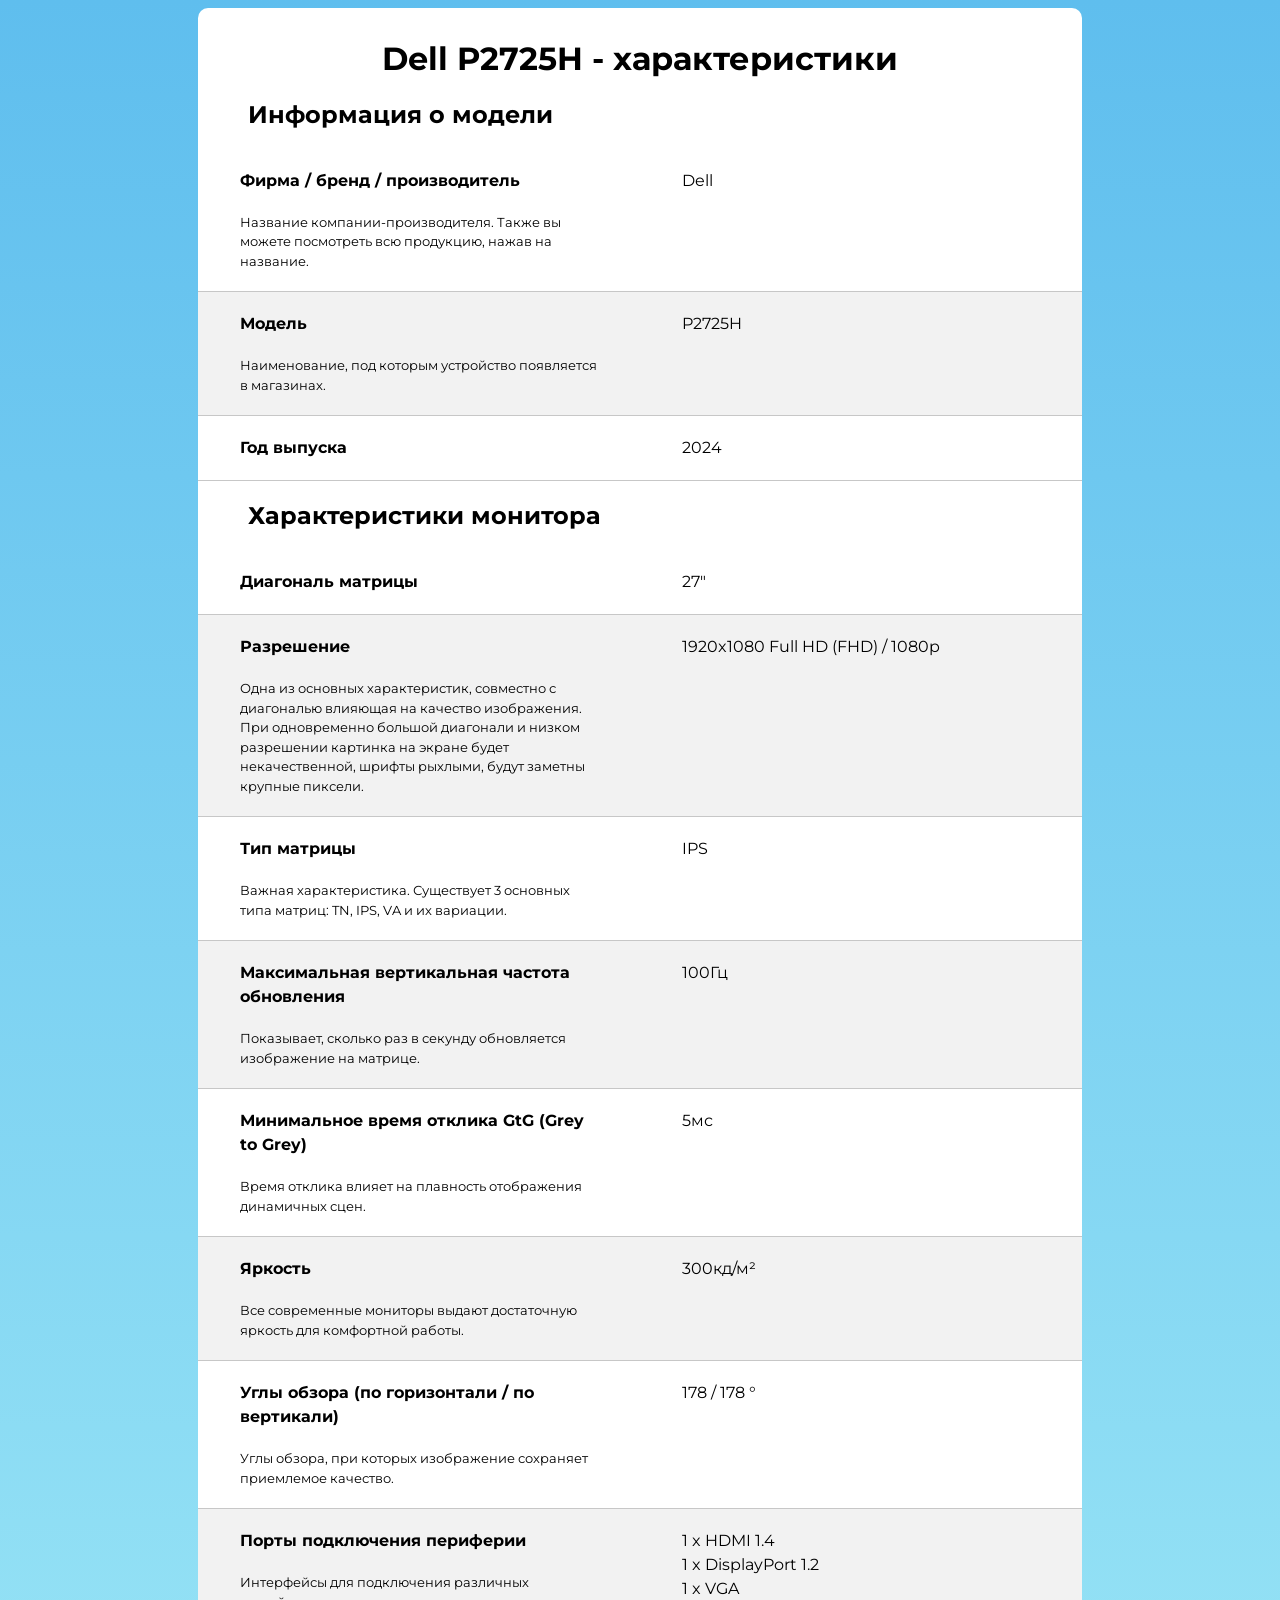
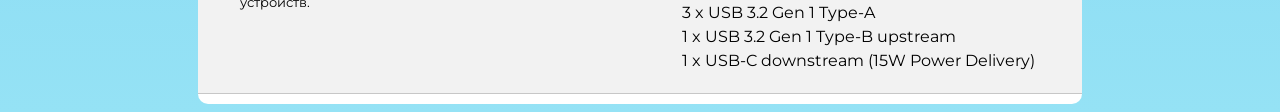
==== Dell1P2725H.html @ c83a1651 "Add files via upload" ====
<!DOCTYPE html>
<html lang="ru">
<head>
    <meta charset="UTF-8">
    <meta name="viewport" content="width=device-width, initial-scale=1.0">
    <title>Dell P2725H</title>
    <link rel="stylesheet" href="style_for_char.css">
    <link rel="preconnect" href="https://fonts.googleapis.com">
    <link rel="preconnect" href="https://fonts.gstatic.com" crossorigin>
    <link href="https://fonts.googleapis.com/css2?family=Montserrat:wght@400;700&display=swap" rel="stylesheet">
</head>
<body>
    <main>
        <div class="line">       
            <h1>Dell P2725H - характеристики</h1>
            <h2>Информация о модели</h2>

            <div class="container">
                <div class="box">
                    <p class="text">Фирма / бренд / производитель</p>
                    <p class="small_text">Название компании-производителя. Также вы можете посмотреть всю продукцию, нажав на название.</p>
                </div>
                <div class="box">
                    <p>Dell</p>
                </div>
            </div>

            <div class="container gr">
                <div class="box">
                    <p class="text">Модель</p>
                    <p class="small_text">Наименование, под которым устройство появляется в магазинах.</p>
                </div>
                <div class="box">
                    <p>P2725H</p>
                </div>
            </div>

            <div class="container">
                <div class="box">
                    <p class="text">Год выпуска</p>
                    <p class="small_text"></p>
                </div>
                <div class="box">
                    <p>2024</p>
                </div>
            </div>

            <h2>Характеристики монитора</h2>

            <div class="container">
                <div class="box">
                    <p class="text">Диагональ матрицы</p>
                    <p class="small_text"></p>
                </div>
                <div class="box">
                    <p>27"</p>
                </div>
            </div>

            <div class="container gr">
                <div class="box">
                    <p class="text">Разрешение</p>
                    <p class="small_text">
                        Одна из основных характеристик, совместно с диагональю влияющая на качество изображения. 
                        При одновременно большой диагонали и низком разрешении картинка на экране будет некачественной, 
                        шрифты рыхлыми, будут заметны крупные пиксели.
                    </p>
                </div>
                <div class="box">
                    <p>1920x1080 Full HD (FHD) / 1080p</p>
                </div>
            </div>

            <div class="container">
                <div class="box">
                    <p class="text">Тип матрицы</p>
                    <p class="small_text">
                        Важная характеристика. Существует 3 основных типа матриц: TN, IPS, VA и их вариации.
                    </p>
                </div>
                <div class="box">
                    <p>IPS</p>
                </div>
            </div>

            <div class="container gr">
                <div class="box">
                    <p class="text">Максимальная вертикальная частота обновления</p>
                    <p class="small_text">
                        Показывает, сколько раз в секунду обновляется изображение на матрице.
                    </p>
                </div>
                <div class="box">
                    <p>100Гц</p>
                </div>
            </div>

            <div class="container">
                <div class="box">
                    <p class="text">Минимальное время отклика GtG (Grey to Grey)</p>
                    <p class="small_text">
                        Время отклика влияет на плавность отображения динамичных сцен.
                    </p>
                </div>
                <div class="box">
                    <p>5мс</p>
                </div>
            </div>

            <div class="container gr">
                <div class="box">
                    <p class="text">Яркость</p>
                    <p class="small_text">
                        Все современные мониторы выдают достаточную яркость для комфортной работы.
                    </p>
                </div>
                <div class="box">
                    <p>300кд/м²</p>
                </div>
            </div>

            <div class="container">
                <div class="box">
                    <p class="text">Углы обзора (по горизонтали / по вертикали)</p>
                    <p class="small_text">
                        Углы обзора, при которых изображение сохраняет приемлемое качество.
                    </p>
                </div>
                <div class="box">
                    <p>178 / 178 °</p>
                </div>
            </div>

            <div class="container gr">
                <div class="box">
                    <p class="text">Порты подключения периферии</p>
                    <p class="small_text">
                        Интерфейсы для подключения различных устройств.
                    </p>
                </div>
                <div class="box">
                    <p>
                        1 x HDMI 1.4<br>
                        1 x DisplayPort 1.2<br>
                        1 x VGA<br>
                        3 x USB 3.2 Gen 1 Type-A<br>
                        1 x USB 3.2 Gen 1 Type-B upstream<br>
                        1 x USB-C downstream (15W Power Delivery)
                    </p>
                </div>
            </div>

        </div>
    </main>
</body>
</html>
---- style_for_char.css ----
body {
      font-family: 'montserrat', Arial, sans-serif;
      background: linear-gradient(to bottom, #5fbeee, #95e2f5);
    }

.line{
    width: 70%;
    margin: 0 auto;
    padding: 10px 0px;
    background-color: white;
    border-radius: 10px;
}

.container{
    
    display: flex;
    flex-direction: row;
    flex-wrap: wrap;
    border-bottom: 1px solid rgb(199, 199, 199);
}
.box{
    width: 45%;
    margin: 0 auto;
    line-height: 1.5;
}

.box p{
    margin: 0 0;
    margin: 20px;
}

.text{
    font-weight: bold;
}
.small_text{
    font-size: small;
}

.box.gr {
    background-color: rgb(242, 242, 242);
}

.container.gr {
    background-color: rgb(242, 242, 242);
    border-bottom: 1px solid rgb(199, 199, 199);
}

h1{
    text-align: center;
}

h2{
    padding-left: 50px;
}
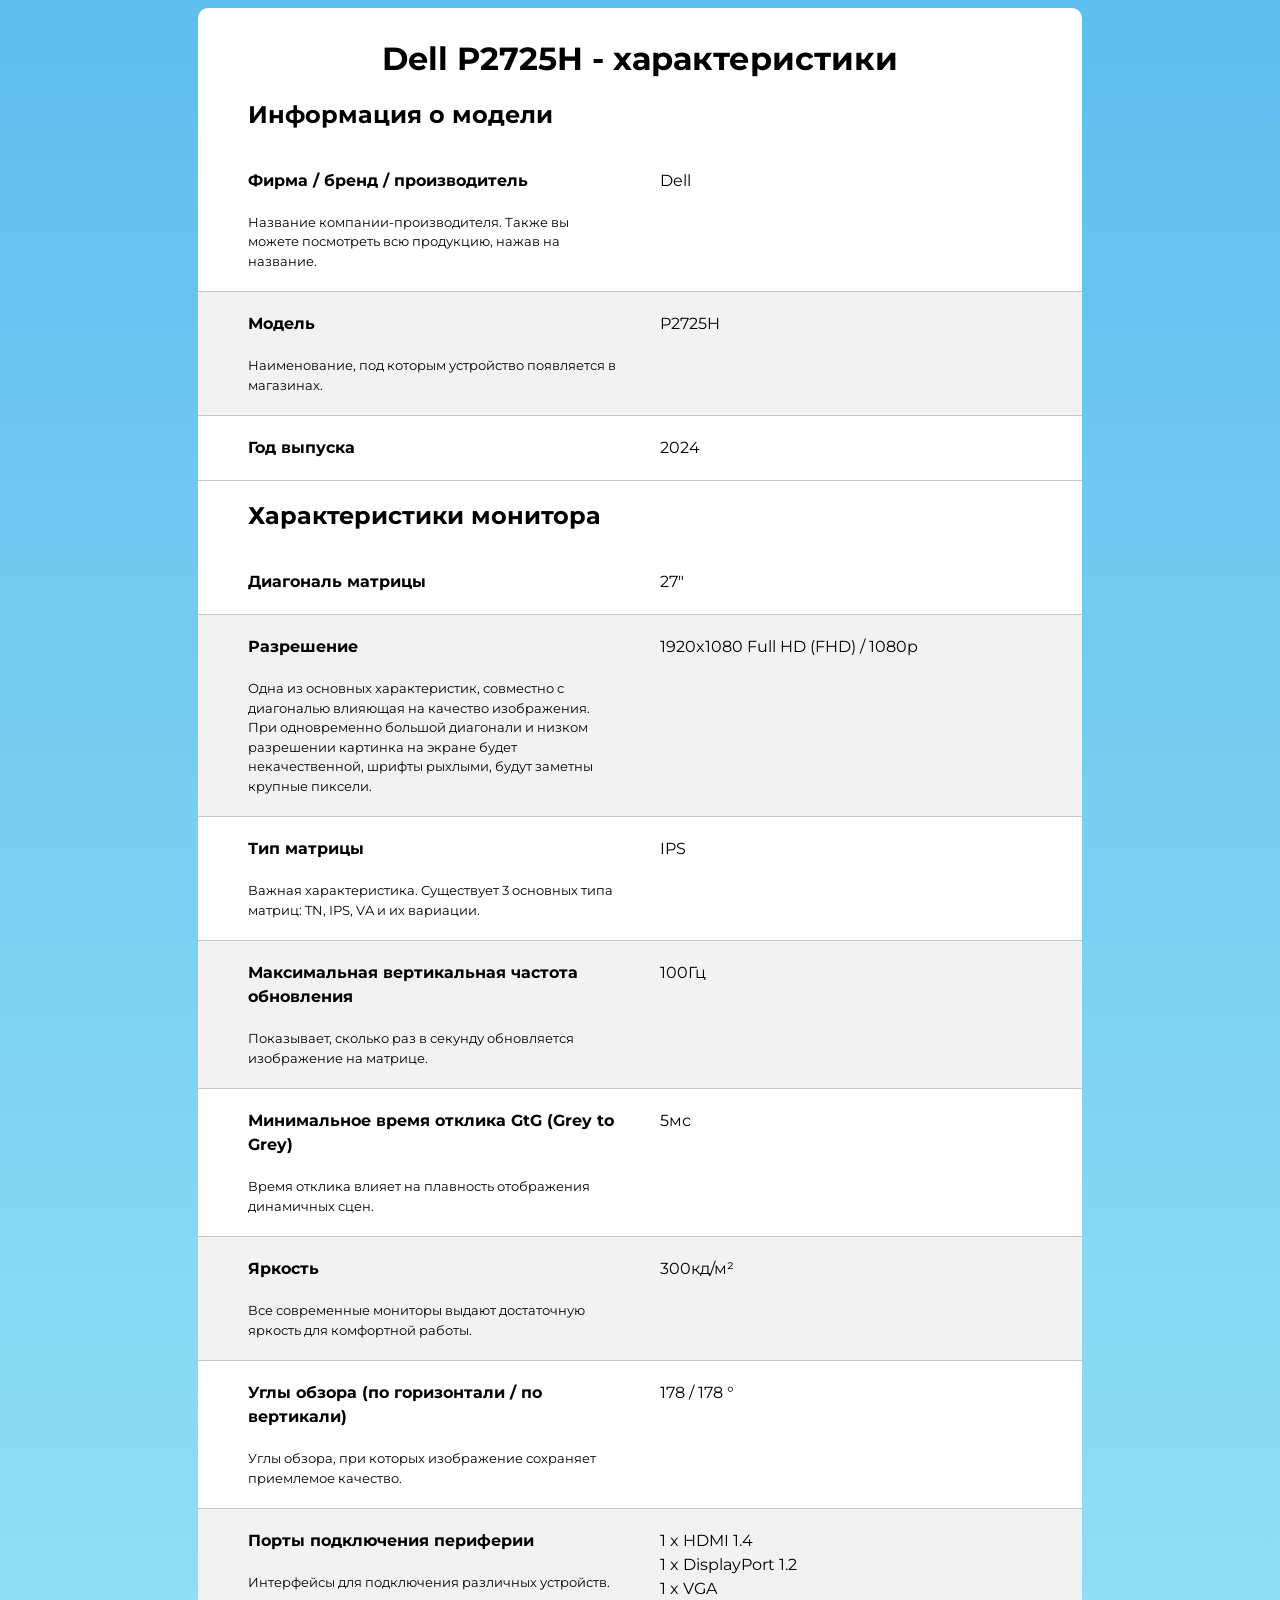
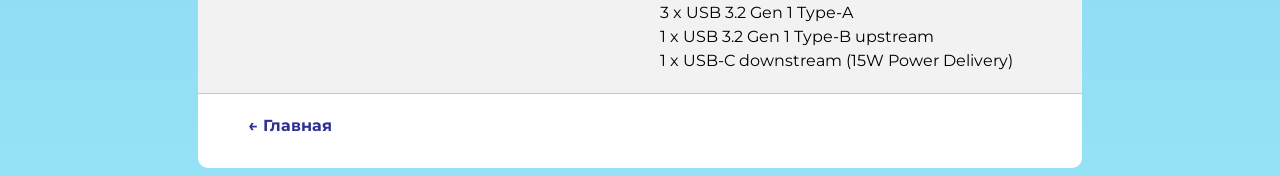
==== commit 9cd2f098: "add backlinks" ====
--- a/Dell1P2725H.html
+++ b/Dell1P2725H.html
@@ -1,156 +1,162 @@
-<!DOCTYPE html>
-<html lang="ru">
-<head>
-    <meta charset="UTF-8">
-    <meta name="viewport" content="width=device-width, initial-scale=1.0">
-    <title>Dell P2725H</title>
-    <link rel="stylesheet" href="style_for_char.css">
-    <link rel="preconnect" href="https://fonts.googleapis.com">
-    <link rel="preconnect" href="https://fonts.gstatic.com" crossorigin>
-    <link href="https://fonts.googleapis.com/css2?family=Montserrat:wght@400;700&display=swap" rel="stylesheet">
-</head>
-<body>
-    <main>
-        <div class="line">       
-            <h1>Dell P2725H - характеристики</h1>
-            <h2>Информация о модели</h2>
-
-            <div class="container">
-                <div class="box">
-                    <p class="text">Фирма / бренд / производитель</p>
-                    <p class="small_text">Название компании-производителя. Также вы можете посмотреть всю продукцию, нажав на название.</p>
-                </div>
-                <div class="box">
-                    <p>Dell</p>
-                </div>
-            </div>
-
-            <div class="container gr">
-                <div class="box">
-                    <p class="text">Модель</p>
-                    <p class="small_text">Наименование, под которым устройство появляется в магазинах.</p>
-                </div>
-                <div class="box">
-                    <p>P2725H</p>
-                </div>
-            </div>
-
-            <div class="container">
-                <div class="box">
-                    <p class="text">Год выпуска</p>
-                    <p class="small_text"></p>
-                </div>
-                <div class="box">
-                    <p>2024</p>
-                </div>
-            </div>
-
-            <h2>Характеристики монитора</h2>
-
-            <div class="container">
-                <div class="box">
-                    <p class="text">Диагональ матрицы</p>
-                    <p class="small_text"></p>
-                </div>
-                <div class="box">
-                    <p>27"</p>
-                </div>
-            </div>
-
-            <div class="container gr">
-                <div class="box">
-                    <p class="text">Разрешение</p>
-                    <p class="small_text">
-                        Одна из основных характеристик, совместно с диагональю влияющая на качество изображения. 
-                        При одновременно большой диагонали и низком разрешении картинка на экране будет некачественной, 
-                        шрифты рыхлыми, будут заметны крупные пиксели.
-                    </p>
-                </div>
-                <div class="box">
-                    <p>1920x1080 Full HD (FHD) / 1080p</p>
-                </div>
-            </div>
-
-            <div class="container">
-                <div class="box">
-                    <p class="text">Тип матрицы</p>
-                    <p class="small_text">
-                        Важная характеристика. Существует 3 основных типа матриц: TN, IPS, VA и их вариации.
-                    </p>
-                </div>
-                <div class="box">
-                    <p>IPS</p>
-                </div>
-            </div>
-
-            <div class="container gr">
-                <div class="box">
-                    <p class="text">Максимальная вертикальная частота обновления</p>
-                    <p class="small_text">
-                        Показывает, сколько раз в секунду обновляется изображение на матрице.
-                    </p>
-                </div>
-                <div class="box">
-                    <p>100Гц</p>
-                </div>
-            </div>
-
-            <div class="container">
-                <div class="box">
-                    <p class="text">Минимальное время отклика GtG (Grey to Grey)</p>
-                    <p class="small_text">
-                        Время отклика влияет на плавность отображения динамичных сцен.
-                    </p>
-                </div>
-                <div class="box">
-                    <p>5мс</p>
-                </div>
-            </div>
-
-            <div class="container gr">
-                <div class="box">
-                    <p class="text">Яркость</p>
-                    <p class="small_text">
-                        Все современные мониторы выдают достаточную яркость для комфортной работы.
-                    </p>
-                </div>
-                <div class="box">
-                    <p>300кд/м²</p>
-                </div>
-            </div>
-
-            <div class="container">
-                <div class="box">
-                    <p class="text">Углы обзора (по горизонтали / по вертикали)</p>
-                    <p class="small_text">
-                        Углы обзора, при которых изображение сохраняет приемлемое качество.
-                    </p>
-                </div>
-                <div class="box">
-                    <p>178 / 178 °</p>
-                </div>
-            </div>
-
-            <div class="container gr">
-                <div class="box">
-                    <p class="text">Порты подключения периферии</p>
-                    <p class="small_text">
-                        Интерфейсы для подключения различных устройств.
-                    </p>
-                </div>
-                <div class="box">
-                    <p>
-                        1 x HDMI 1.4<br>
-                        1 x DisplayPort 1.2<br>
-                        1 x VGA<br>
-                        3 x USB 3.2 Gen 1 Type-A<br>
-                        1 x USB 3.2 Gen 1 Type-B upstream<br>
-                        1 x USB-C downstream (15W Power Delivery)
-                    </p>
-                </div>
-            </div>
-
-        </div>
-    </main>
-</body>
-</html>+<!DOCTYPE html>
+<html lang="ru">
+<head>
+    <meta charset="UTF-8">
+    <meta name="viewport" content="width=device-width, initial-scale=1.0">
+    <title>Dell P2725H</title>
+    <link rel="stylesheet" href="style_for_char.css">
+    <link rel="preconnect" href="https://fonts.googleapis.com">
+    <link rel="preconnect" href="https://fonts.gstatic.com" crossorigin>
+    <link href="https://fonts.googleapis.com/css2?family=Montserrat:wght@400;700&display=swap" rel="stylesheet">
+</head>
+<body>
+    <main>
+        <div class="line">
+
+            <h1>Dell P2725H - характеристики</h1>
+            <h2>Информация о модели</h2>
+
+            <div class="container">
+                <div class="box">
+                    <p class="text">Фирма / бренд / производитель</p>
+                    <p class="small_text">Название компании-производителя. Также вы можете посмотреть всю продукцию, нажав на название.</p>
+                </div>
+                <div class="box">
+                    <p>Dell</p>
+                </div>
+            </div>
+
+            <div class="container gr">
+                <div class="box">
+                    <p class="text">Модель</p>
+                    <p class="small_text">Наименование, под которым устройство появляется в магазинах.</p>
+                </div>
+                <div class="box">
+                    <p>P2725H</p>
+                </div>
+            </div>
+
+            <div class="container">
+                <div class="box">
+                    <p class="text">Год выпуска</p>
+                    <p class="small_text"></p>
+                </div>
+                <div class="box">
+                    <p>2024</p>
+                </div>
+            </div>
+
+            <h2>Характеристики монитора</h2>
+
+            <div class="container">
+                <div class="box">
+                    <p class="text">Диагональ матрицы</p>
+                    <p class="small_text"></p>
+                </div>
+                <div class="box">
+                    <p>27"</p>
+                </div>
+            </div>
+
+            <div class="container gr">
+                <div class="box">
+                    <p class="text">Разрешение</p>
+                    <p class="small_text">
+                        Одна из основных характеристик, совместно с диагональю влияющая на качество изображения.
+                        При одновременно большой диагонали и низком разрешении картинка на экране будет некачественной,
+                        шрифты рыхлыми, будут заметны крупные пиксели.
+                    </p>
+                </div>
+                <div class="box">
+                    <p>1920x1080 Full HD (FHD) / 1080p</p>
+                </div>
+            </div>
+
+            <div class="container">
+                <div class="box">
+                    <p class="text">Тип матрицы</p>
+                    <p class="small_text">
+                        Важная характеристика. Существует 3 основных типа матриц: TN, IPS, VA и их вариации.
+                    </p>
+                </div>
+                <div class="box">
+                    <p>IPS</p>
+                </div>
+            </div>
+
+            <div class="container gr">
+                <div class="box">
+                    <p class="text">Максимальная вертикальная частота обновления</p>
+                    <p class="small_text">
+                        Показывает, сколько раз в секунду обновляется изображение на матрице.
+                    </p>
+                </div>
+                <div class="box">
+                    <p>100Гц</p>
+                </div>
+            </div>
+
+            <div class="container">
+                <div class="box">
+                    <p class="text">Минимальное время отклика GtG (Grey to Grey)</p>
+                    <p class="small_text">
+                        Время отклика влияет на плавность отображения динамичных сцен.
+                    </p>
+                </div>
+                <div class="box">
+                    <p>5мс</p>
+                </div>
+            </div>
+
+            <div class="container gr">
+                <div class="box">
+                    <p class="text">Яркость</p>
+                    <p class="small_text">
+                        Все современные мониторы выдают достаточную яркость для комфортной работы.
+                    </p>
+                </div>
+                <div class="box">
+                    <p>300кд/м²</p>
+                </div>
+            </div>
+
+            <div class="container">
+                <div class="box">
+                    <p class="text">Углы обзора (по горизонтали / по вертикали)</p>
+                    <p class="small_text">
+                        Углы обзора, при которых изображение сохраняет приемлемое качество.
+                    </p>
+                </div>
+                <div class="box">
+                    <p>178 / 178 °</p>
+                </div>
+            </div>
+
+            <div class="container gr">
+                <div class="box">
+                    <p class="text">Порты подключения периферии</p>
+                    <p class="small_text">
+                        Интерфейсы для подключения различных устройств.
+                    </p>
+                </div>
+                <div class="box">
+                    <p>
+                        1 x HDMI 1.4<br>
+                        1 x DisplayPort 1.2<br>
+                        1 x VGA<br>
+                        3 x USB 3.2 Gen 1 Type-A<br>
+                        1 x USB 3.2 Gen 1 Type-B upstream<br>
+                        1 x USB-C downstream (15W Power Delivery)
+                    </p>
+                </div>
+            </div>
+
+            <div class="container">
+                <div class="box">
+                    <p><a href="index.html" class="link">&larr; Главная</a></p>
+                </div>
+            </div>
+        </div>
+    </main>
+</body>
+</html>
--- a/style_for_char.css
+++ b/style_for_char.css
@@ -12,21 +12,23 @@
 }
 
 .container{
-    
     display: flex;
     flex-direction: row;
     flex-wrap: wrap;
     border-bottom: 1px solid rgb(199, 199, 199);
+    gap: 40px;
+    justify-content: space-between;
+    padding: 0 50px;
 }
-.box{
-    width: 45%;
-    margin: 0 auto;
+
+.box {
+    flex-basis: 40%;
     line-height: 1.5;
+    flex-grow: 1;
 }
 
 .box p{
-    margin: 0 0;
-    margin: 20px;
+    margin: 20px 0;
 }
 
 .text{
@@ -45,6 +47,10 @@
     border-bottom: 1px solid rgb(199, 199, 199);
 }
 
+.container:last-of-type {
+    border-bottom: none;
+}
+
 h1{
     text-align: center;
 }
@@ -52,3 +58,14 @@
 h2{
     padding-left: 50px;
 }
+
+.link {
+    display: inline-block;
+    text-decoration: none;
+    color: #2E3192;
+    font-weight: 700;
+}
+
+.link:hover {
+    color: #7f83e4;
+}
